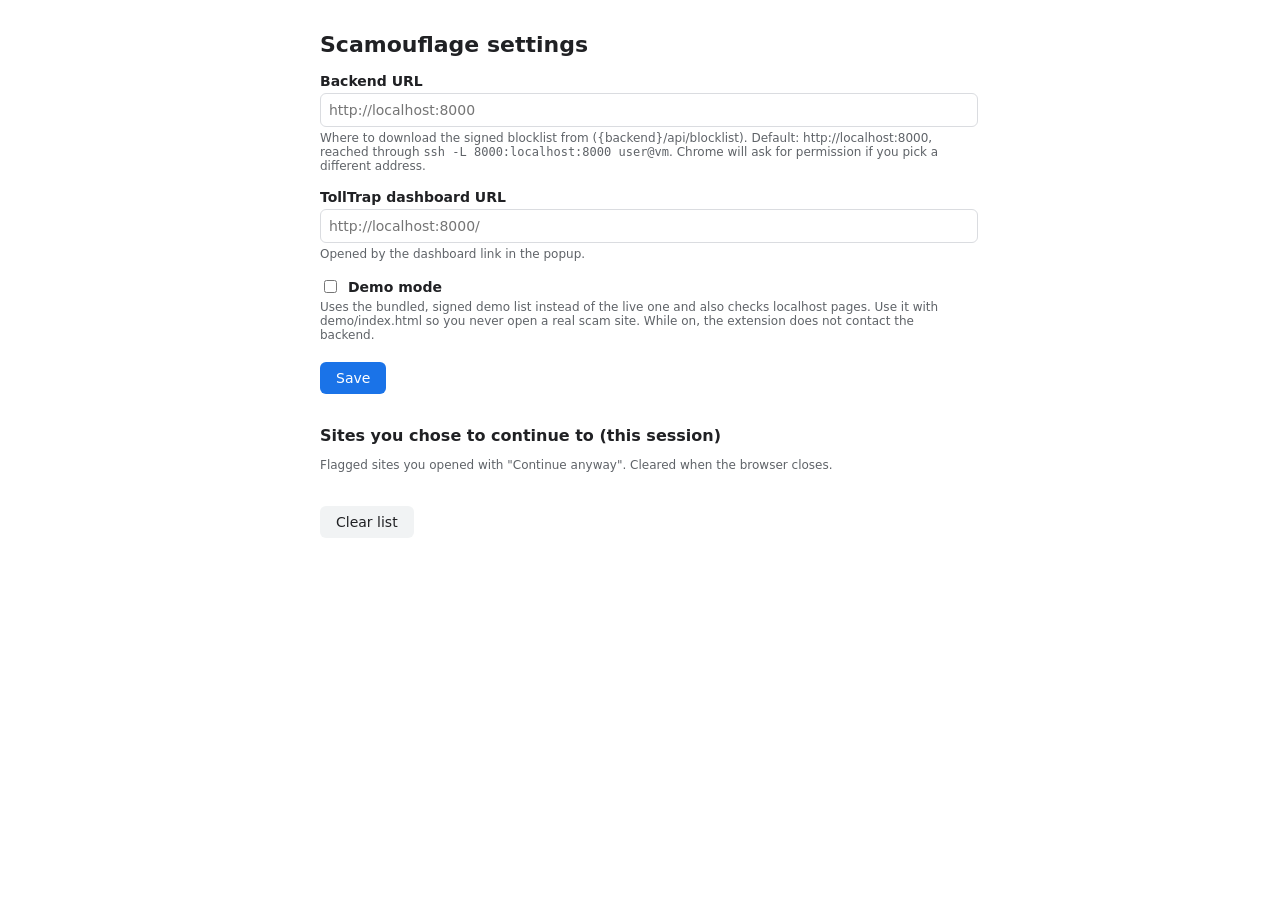
==== extension/options.html @ 418b9de7 "api added" ====
<!DOCTYPE html>
<html lang="en">
<head>
  <meta charset="utf-8">
  <title>Scamouflage settings</title>
  <style>
    body { font-family: system-ui, -apple-system, "Segoe UI", Roboto, Arial, sans-serif;
           max-width: 640px; margin: 32px auto; padding: 0 16px; color: #202124; font-size: 14px; }
    h1 { font-size: 22px; }
    h2 { font-size: 16px; margin-top: 32px; }
    label { display: block; font-weight: 600; margin: 16px 0 4px; }
    input[type=url] { width: 100%; padding: 8px; font: inherit; border: 1px solid #dadce0; border-radius: 6px; }
    .hint { color: #5f6368; font-size: 12px; margin: 4px 0 0; }
    .toggle { display: flex; align-items: center; gap: 8px; font-weight: 600; margin-top: 16px; }
    button { font: inherit; background: #1a73e8; color: #fff; border: none; border-radius: 6px;
             padding: 8px 16px; cursor: pointer; margin-top: 20px; }
    button.secondary { background: #f1f3f4; color: #202124; }
    #status { margin-left: 12px; }
    .ok { color: #188038; }
    .err { color: #d93025; }
    #allowed { padding-left: 20px; font-family: ui-monospace, SFMono-Regular, Menlo, Consolas, monospace; }
  </style>
</head>
<body>
  <h1>Scamouflage settings</h1>

  <form id="form">
    <label for="backend-url">Backend URL</label>
    <input id="backend-url" type="url" required placeholder="http://localhost:8000">
    <p class="hint">
      Where to download the signed blocklist from ({backend}/api/blocklist).
      Default: http://localhost:8000, reached through
      <code>ssh -L 8000:localhost:8000 user@vm</code>.
      Chrome will ask for permission if you pick a different address.
    </p>

    <label for="dashboard-url">TollTrap dashboard URL</label>
    <input id="dashboard-url" type="url" required placeholder="http://localhost:8000/">
    <p class="hint">Opened by the dashboard link in the popup.</p>

    <label class="toggle">
      <input id="demo-mode" type="checkbox"> Demo mode
    </label>
    <p class="hint">
      Uses the bundled, signed demo list instead of the live one and also checks
      localhost pages. Use it with demo/index.html so you never open a real scam site.
      While on, the extension does not contact the backend.
    </p>

    <button type="submit">Save</button><span id="status" role="status"></span>
  </form>

  <h2>Sites you chose to continue to (this session)</h2>
  <p class="hint">Flagged sites you opened with "Continue anyway". Cleared when the browser closes.</p>
  <ul id="allowed"></ul>
  <button id="clear-allowed" class="secondary" type="button">Clear list</button>

  <script src="config.js"></script>
  <script src="options.js"></script>
</body>
</html>
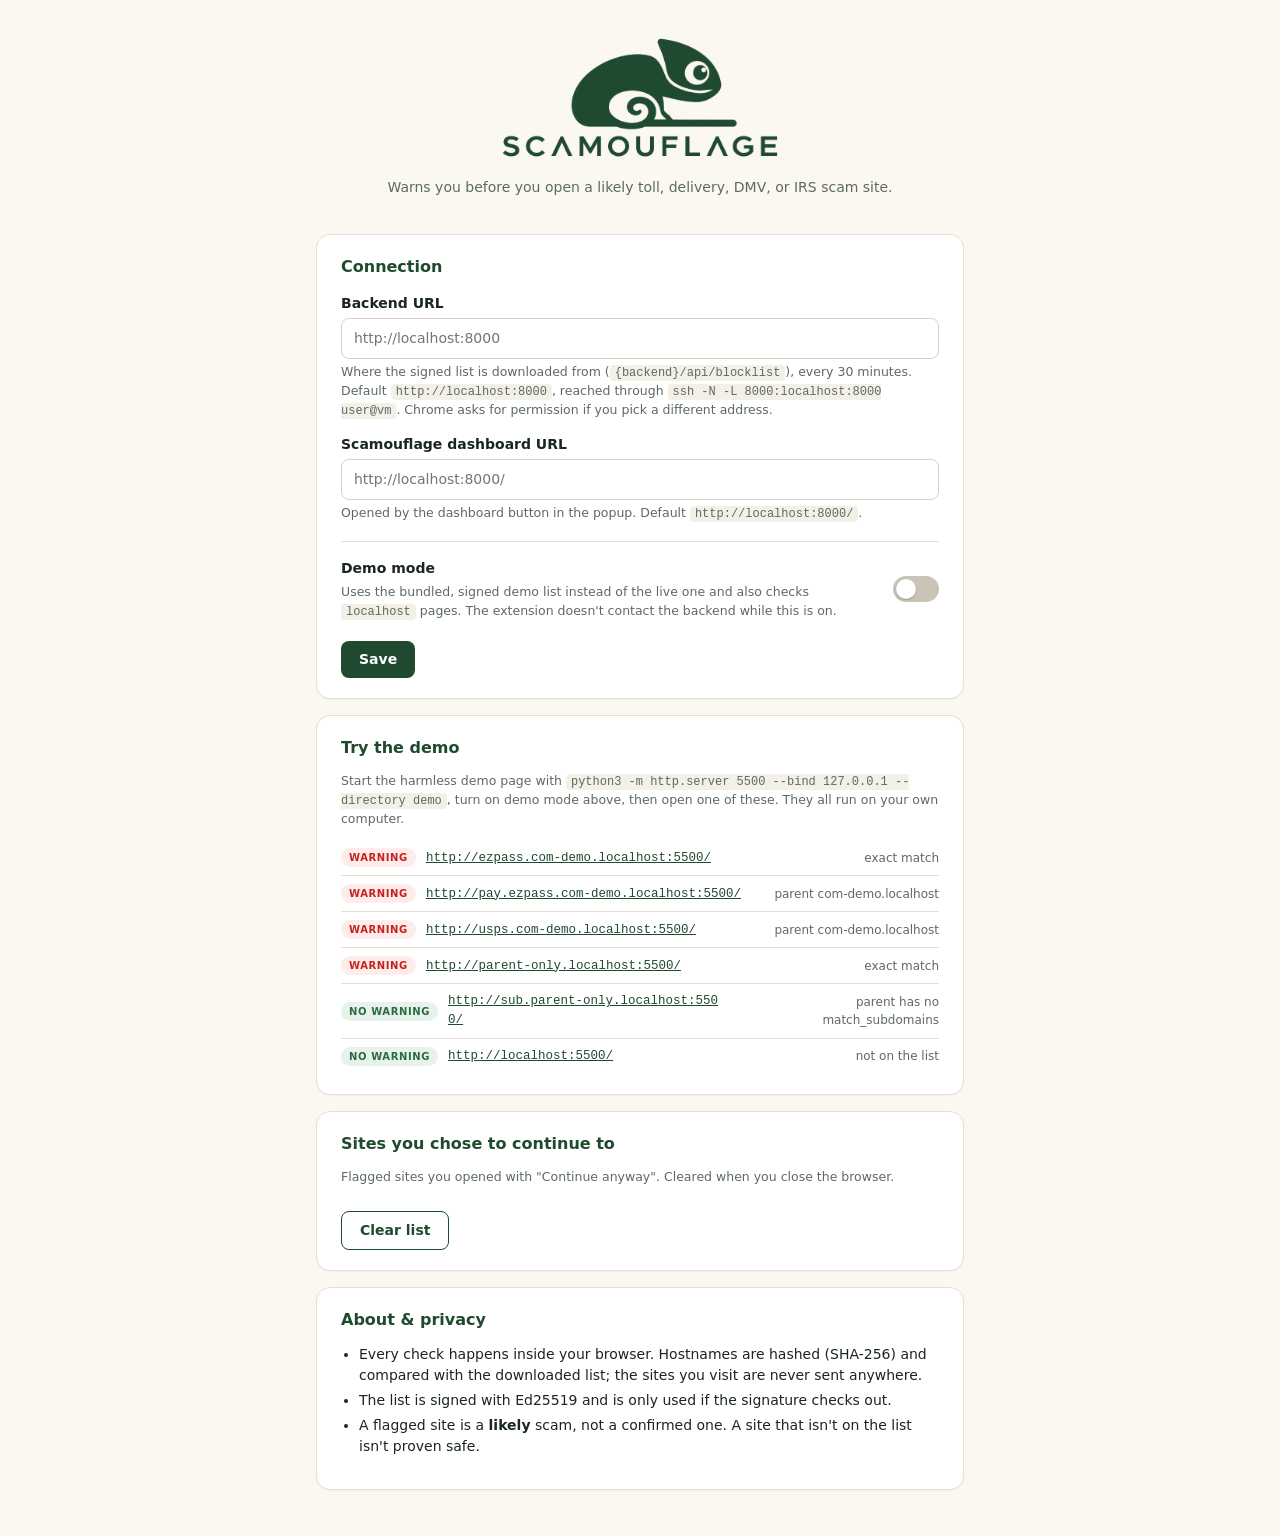
==== commit 40274f56: "checkpoint before checking out cursor/extension-fixes" ====
--- a/extension/options.html
+++ b/extension/options.html
@@ -2,58 +2,83 @@
 <html lang="en">
 <head>
   <meta charset="utf-8">
+  <meta name="viewport" content="width=device-width, initial-scale=1">
   <title>Scamouflage settings</title>
-  <style>
-    body { font-family: system-ui, -apple-system, "Segoe UI", Roboto, Arial, sans-serif;
-           max-width: 640px; margin: 32px auto; padding: 0 16px; color: #202124; font-size: 14px; }
-    h1 { font-size: 22px; }
-    h2 { font-size: 16px; margin-top: 32px; }
-    label { display: block; font-weight: 600; margin: 16px 0 4px; }
-    input[type=url] { width: 100%; padding: 8px; font: inherit; border: 1px solid #dadce0; border-radius: 6px; }
-    .hint { color: #5f6368; font-size: 12px; margin: 4px 0 0; }
-    .toggle { display: flex; align-items: center; gap: 8px; font-weight: 600; margin-top: 16px; }
-    button { font: inherit; background: #1a73e8; color: #fff; border: none; border-radius: 6px;
-             padding: 8px 16px; cursor: pointer; margin-top: 20px; }
-    button.secondary { background: #f1f3f4; color: #202124; }
-    #status { margin-left: 12px; }
-    .ok { color: #188038; }
-    .err { color: #d93025; }
-    #allowed { padding-left: 20px; font-family: ui-monospace, SFMono-Regular, Menlo, Consolas, monospace; }
-  </style>
+  <link rel="stylesheet" href="options.css">
 </head>
 <body>
-  <h1>Scamouflage settings</h1>
+  <header class="hero">
+    <img class="hero-logo" src="icons/logo.png" alt="Scamouflage">
+    <p class="hero-tag">Warns you before you open a likely toll, delivery, DMV, or IRS scam site.</p>
+  </header>
 
-  <form id="form">
-    <label for="backend-url">Backend URL</label>
-    <input id="backend-url" type="url" required placeholder="http://localhost:8000">
-    <p class="hint">
-      Where to download the signed blocklist from ({backend}/api/blocklist).
-      Default: http://localhost:8000, reached through
-      <code>ssh -L 8000:localhost:8000 user@vm</code>.
-      Chrome will ask for permission if you pick a different address.
-    </p>
+  <main>
+    <form id="form" class="card">
+      <h2>Connection</h2>
 
-    <label for="dashboard-url">TollTrap dashboard URL</label>
-    <input id="dashboard-url" type="url" required placeholder="http://localhost:8000/">
-    <p class="hint">Opened by the dashboard link in the popup.</p>
+      <label for="backend-url">Backend URL</label>
+      <input id="backend-url" type="url" required placeholder="http://localhost:8000">
+      <p class="hint">
+        Where the signed list is downloaded from (<code>{backend}/api/blocklist</code>), every
+        30 minutes. Default <code>http://localhost:8000</code>, reached through
+        <code>ssh -N -L 8000:localhost:8000 user@vm</code>. Chrome asks for permission if you
+        pick a different address.
+      </p>
 
-    <label class="toggle">
-      <input id="demo-mode" type="checkbox"> Demo mode
-    </label>
-    <p class="hint">
-      Uses the bundled, signed demo list instead of the live one and also checks
-      localhost pages. Use it with demo/index.html so you never open a real scam site.
-      While on, the extension does not contact the backend.
-    </p>
+      <label for="dashboard-url">Scamouflage dashboard URL</label>
+      <input id="dashboard-url" type="url" required placeholder="http://localhost:8000/">
+      <p class="hint">Opened by the dashboard button in the popup. Default <code>http://localhost:8000/</code>.</p>
 
-    <button type="submit">Save</button><span id="status" role="status"></span>
-  </form>
+      <div class="toggle-row">
+        <div>
+          <div class="toggle-title">Demo mode</div>
+          <p class="hint">
+            Uses the bundled, signed demo list instead of the live one and also checks
+            <code>localhost</code> pages. The extension doesn't contact the backend while this is on.
+          </p>
+        </div>
+        <label class="switch">
+          <input id="demo-mode" type="checkbox">
+          <span class="slider" aria-hidden="true"></span>
+          <span class="sr-only">Demo mode</span>
+        </label>
+      </div>
 
-  <h2>Sites you chose to continue to (this session)</h2>
-  <p class="hint">Flagged sites you opened with "Continue anyway". Cleared when the browser closes.</p>
-  <ul id="allowed"></ul>
-  <button id="clear-allowed" class="secondary" type="button">Clear list</button>
+      <div class="save-row">
+        <button type="submit" class="btn btn-primary">Save</button>
+        <span id="status" role="status"></span>
+      </div>
+    </form>
+
+    <section class="card">
+      <h2>Try the demo</h2>
+      <p class="hint">
+        Start the harmless demo page with
+        <code>python3 -m http.server 5500 --bind 127.0.0.1 --directory demo</code>,
+        turn on demo mode above, then open one of these. They all run on your own computer.
+      </p>
+      <ul class="demo-list" id="demo-list"></ul>
+    </section>
+
+    <section class="card">
+      <h2>Sites you chose to continue to</h2>
+      <p class="hint">Flagged sites you opened with "Continue anyway". Cleared when you close the browser.</p>
+      <ul id="allowed" class="allowed"></ul>
+      <button id="clear-allowed" class="btn btn-secondary" type="button">Clear list</button>
+    </section>
+
+    <section class="card about">
+      <h2>About &amp; privacy</h2>
+      <ul>
+        <li>Every check happens inside your browser. Hostnames are hashed (SHA-256) and compared
+          with the downloaded list; the sites you visit are never sent anywhere.</li>
+        <li>The list is signed with Ed25519 and is only used if the signature checks out.</li>
+        <li>A flagged site is a <strong>likely</strong> scam, not a confirmed one. A site that isn't on
+          the list isn't proven safe.</li>
+      </ul>
+      <p class="meta" id="about-meta"></p>
+    </section>
+  </main>
 
   <script src="config.js"></script>
   <script src="options.js"></script>
--- a/extension/options.css
+++ b/extension/options.css
@@ -0,0 +1,145 @@
+/* options.css: the settings page. Same palette as the popup. */
+:root {
+  --brand: #1f4a2f;
+  --brand-2: #2c6a43;
+  --cream: #fbf8f1;
+  --ink: #1b261f;
+  --muted: #5d6a62;
+  --line: #e4dfd1;
+  --red: #c5221f;
+}
+
+* { box-sizing: border-box; }
+
+body {
+  margin: 0;
+  background: var(--cream);
+  color: var(--ink);
+  font: 14px/1.5 system-ui, -apple-system, "Segoe UI", Roboto, Arial, sans-serif;
+}
+
+.hero {
+  text-align: center;
+  padding: 36px 16px 20px;
+}
+.hero-logo { width: 280px; max-width: 80%; height: auto; }
+.hero-tag { margin: 12px 0 0; color: var(--muted); }
+
+main {
+  max-width: 680px;
+  margin: 0 auto;
+  padding: 0 16px 48px;
+}
+
+.card {
+  background: #fff;
+  border: 1px solid var(--line);
+  border-radius: 14px;
+  padding: 20px 24px;
+  margin-top: 16px;
+  box-shadow: 0 1px 2px rgba(27, 38, 31, 0.04);
+}
+.card h2 { margin: 0 0 12px; font-size: 16px; color: var(--brand); }
+
+label { display: block; font-weight: 600; margin: 14px 0 4px; }
+input[type=url] {
+  width: 100%;
+  padding: 9px 12px;
+  font: inherit;
+  border: 1px solid #d5d0c2;
+  border-radius: 8px;
+  background: #fff;
+}
+input[type=url]:focus { outline: 2px solid var(--brand-2); outline-offset: 0; border-color: transparent; }
+
+.hint { color: var(--muted); font-size: 12.5px; margin: 4px 0 0; }
+code {
+  font-family: ui-monospace, SFMono-Regular, Menlo, Consolas, monospace;
+  font-size: 12px;
+  background: #f3f0e7;
+  padding: 1px 5px;
+  border-radius: 4px;
+}
+
+/* Demo mode switch */
+.toggle-row {
+  display: flex;
+  align-items: center;
+  gap: 16px;
+  margin-top: 18px;
+  padding-top: 16px;
+  border-top: 1px solid var(--line);
+}
+.toggle-row > div { flex: 1; }
+.toggle-title { font-weight: 600; }
+.switch { position: relative; display: inline-block; width: 46px; height: 26px; margin: 0; flex: none; }
+.switch input { position: absolute; opacity: 0; width: 100%; height: 100%; margin: 0; cursor: pointer; z-index: 1; }
+.slider {
+  position: absolute; inset: 0;
+  border-radius: 999px;
+  background: #c9c4b6;
+  transition: background 0.15s;
+}
+.slider::before {
+  content: "";
+  position: absolute; left: 3px; top: 3px;
+  width: 20px; height: 20px;
+  border-radius: 50%;
+  background: #fff;
+  box-shadow: 0 1px 2px rgba(0, 0, 0, 0.25);
+  transition: transform 0.15s;
+}
+.switch input:checked + .slider { background: var(--brand-2); }
+.switch input:checked + .slider::before { transform: translateX(20px); }
+.switch input:focus-visible + .slider { outline: 2px solid #f9ab00; outline-offset: 2px; }
+.sr-only { position: absolute; width: 1px; height: 1px; overflow: hidden; clip: rect(0 0 0 0); }
+
+.save-row { display: flex; align-items: center; gap: 12px; margin-top: 20px; }
+#status { font-size: 13px; }
+.ok { color: var(--brand-2); }
+.err { color: var(--red); }
+
+.btn {
+  font: inherit; font-weight: 700;
+  border-radius: 8px;
+  padding: 8px 18px;
+  cursor: pointer;
+}
+.btn-primary { background: var(--brand); color: #fff; border: none; }
+.btn-primary:hover { background: var(--brand-2); }
+.btn-secondary { background: #fff; color: var(--brand); border: 1px solid var(--brand); margin-top: 12px; }
+.btn-secondary:hover { background: #f1f5f2; }
+
+/* Demo links */
+.demo-list { list-style: none; margin: 12px 0 0; padding: 0; }
+.demo-list li {
+  display: flex; align-items: center; gap: 10px;
+  padding: 8px 0;
+  border-top: 1px solid var(--line);
+}
+.demo-list li:first-child { border-top: none; }
+.demo-list a {
+  font-family: ui-monospace, SFMono-Regular, Menlo, Consolas, monospace;
+  font-size: 12.5px;
+  color: var(--brand);
+  word-break: break-all;
+}
+.tag {
+  flex: none;
+  font-size: 10px; font-weight: 700; letter-spacing: 0.6px; text-transform: uppercase;
+  padding: 2px 8px; border-radius: 999px;
+}
+.tag-warn { background: #fdecea; color: var(--red); }
+.tag-ok { background: #e7f2ea; color: var(--brand-2); }
+.demo-why { color: var(--muted); font-size: 12px; margin-left: auto; text-align: right; }
+
+.allowed {
+  margin: 12px 0 0;
+  padding-left: 20px;
+  font-family: ui-monospace, SFMono-Regular, Menlo, Consolas, monospace;
+  font-size: 12.5px;
+}
+
+.about ul { margin: 0; padding-left: 18px; color: var(--ink); }
+.about li { margin: 4px 0; }
+.meta { margin: 12px 0 0; font-size: 12px; color: var(--muted); }
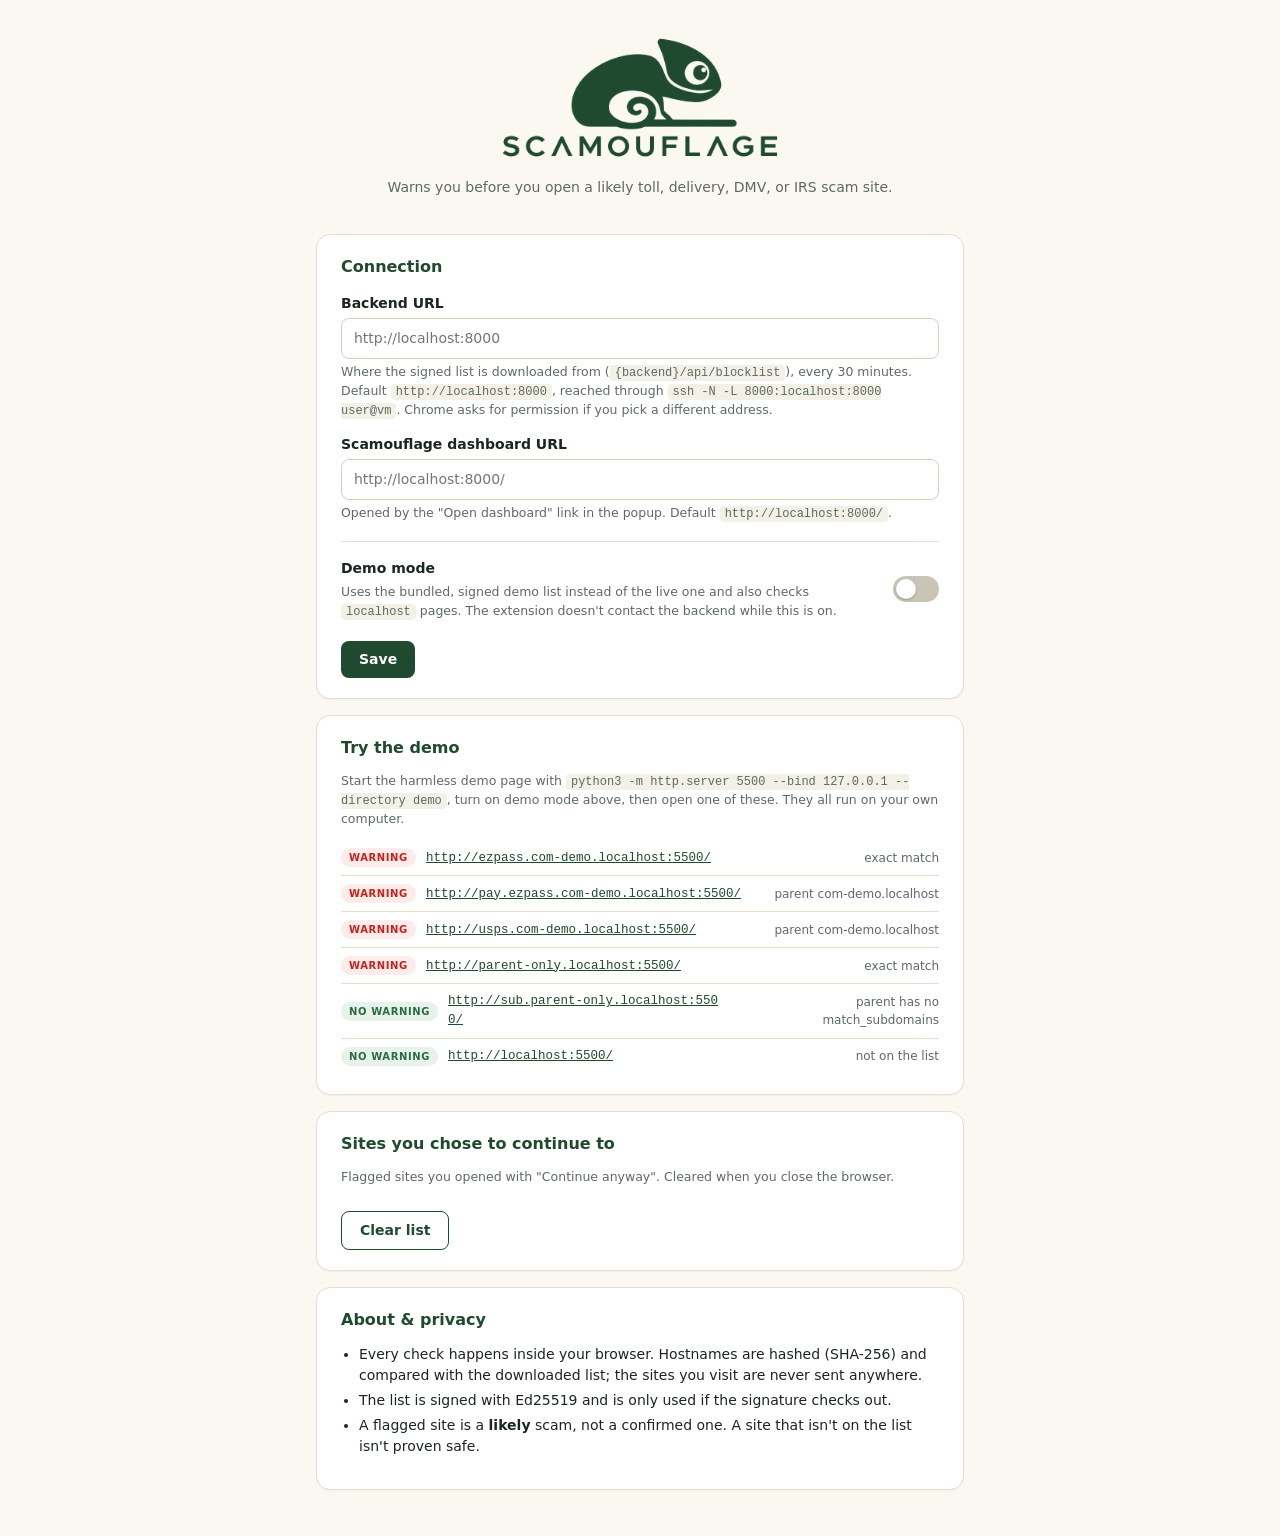
==== commit 6dee5466: "Extension: scam alert popup on flagged sites; drop model tile and dashboard button Co-authored-by: C" ====
--- a/extension/options.html
+++ b/extension/options.html
@@ -27,7 +27,7 @@
 
       <label for="dashboard-url">Scamouflage dashboard URL</label>
       <input id="dashboard-url" type="url" required placeholder="http://localhost:8000/">
-      <p class="hint">Opened by the dashboard button in the popup. Default <code>http://localhost:8000/</code>.</p>
+      <p class="hint">Opened by the "Open dashboard" link in the popup. Default <code>http://localhost:8000/</code>.</p>
 
       <div class="toggle-row">
         <div>
--- a/extension/options.css
+++ b/extension/options.css
@@ -10,6 +10,9 @@
 }
 
 * { box-sizing: border-box; }
+
+/* The hidden attribute must win over display rules like flex or grid. */
+[hidden] { display: none !important; }
 
 body {
   margin: 0;
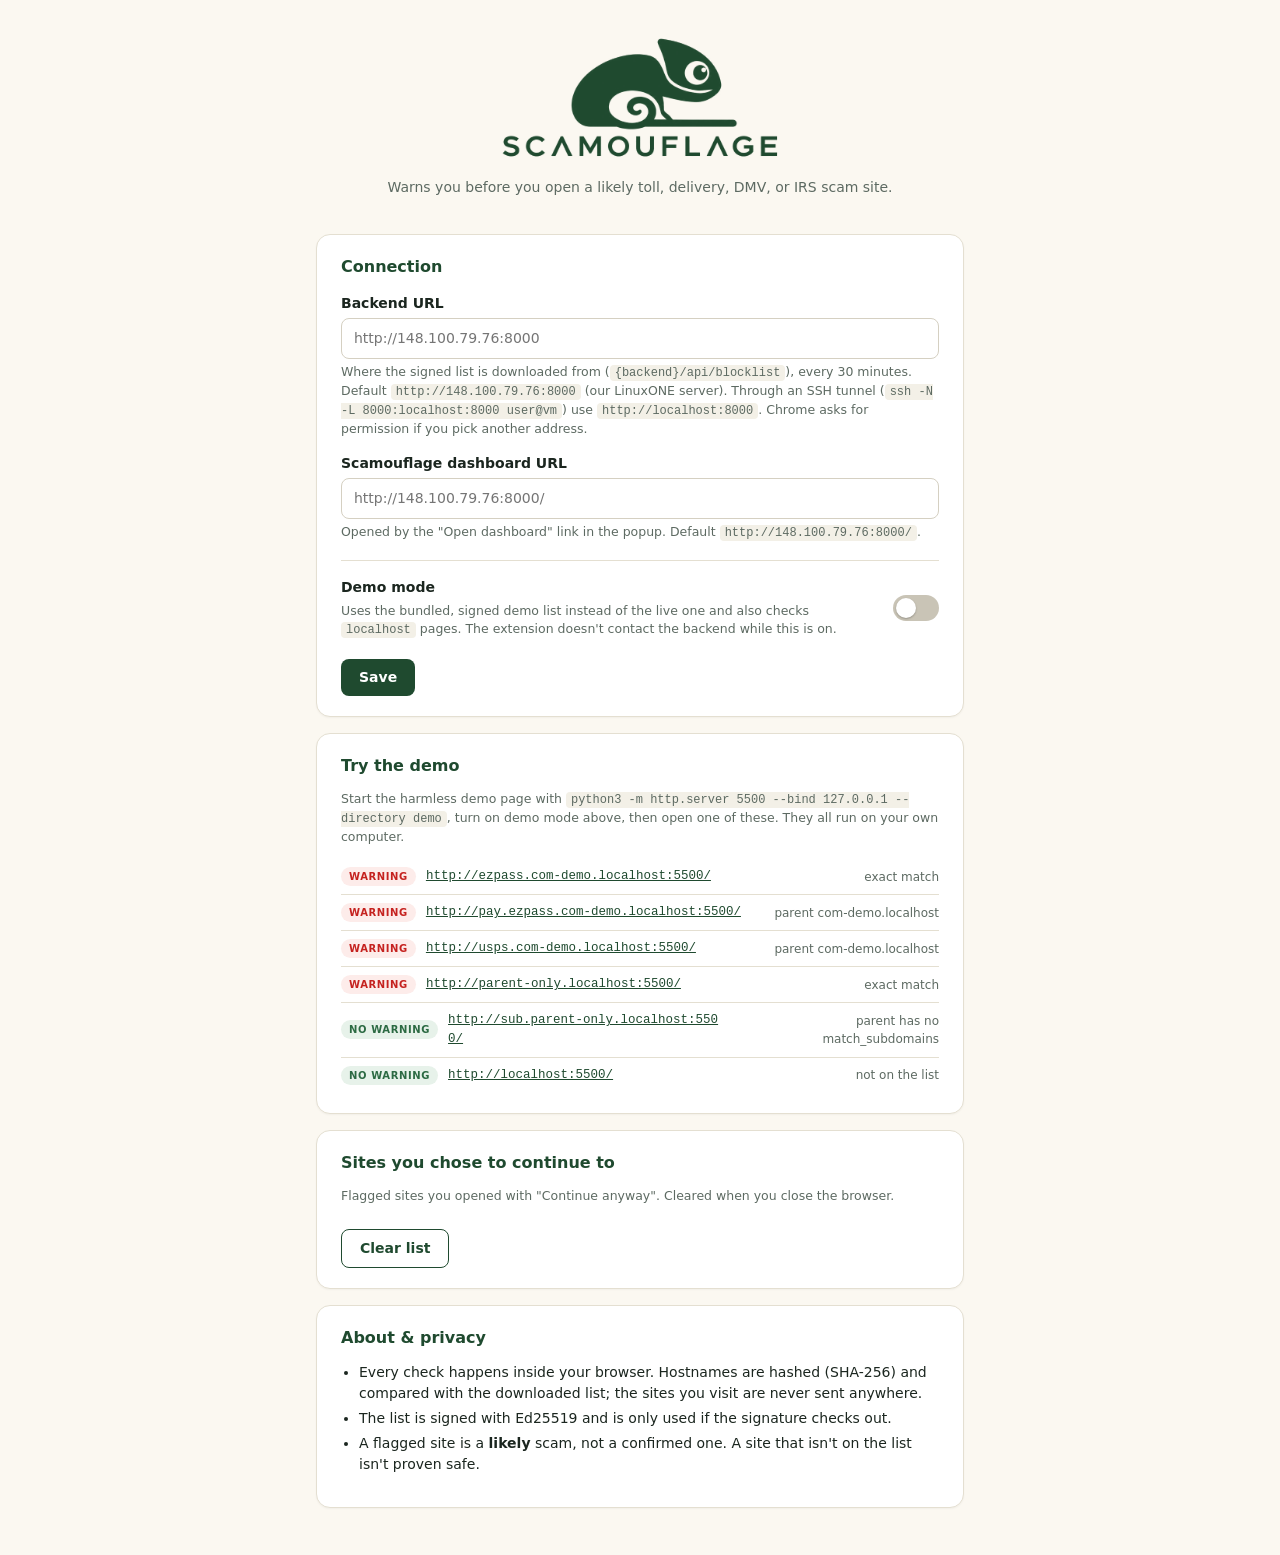
==== commit e964f288: "Extension: default backend is the public VM address (http://148.100.79.76:8000), tunnel still works " ====
--- a/extension/options.html
+++ b/extension/options.html
@@ -17,17 +17,17 @@
       <h2>Connection</h2>
 
       <label for="backend-url">Backend URL</label>
-      <input id="backend-url" type="url" required placeholder="http://localhost:8000">
+      <input id="backend-url" type="url" required placeholder="http://148.100.79.76:8000">
       <p class="hint">
         Where the signed list is downloaded from (<code>{backend}/api/blocklist</code>), every
-        30 minutes. Default <code>http://localhost:8000</code>, reached through
-        <code>ssh -N -L 8000:localhost:8000 user@vm</code>. Chrome asks for permission if you
-        pick a different address.
+        30 minutes. Default <code>http://148.100.79.76:8000</code> (our LinuxONE server). Through an
+        SSH tunnel (<code>ssh -N -L 8000:localhost:8000 user@vm</code>) use
+        <code>http://localhost:8000</code>. Chrome asks for permission if you pick another address.
       </p>
 
       <label for="dashboard-url">Scamouflage dashboard URL</label>
-      <input id="dashboard-url" type="url" required placeholder="http://localhost:8000/">
-      <p class="hint">Opened by the "Open dashboard" link in the popup. Default <code>http://localhost:8000/</code>.</p>
+      <input id="dashboard-url" type="url" required placeholder="http://148.100.79.76:8000/">
+      <p class="hint">Opened by the "Open dashboard" link in the popup. Default <code>http://148.100.79.76:8000/</code>.</p>
 
       <div class="toggle-row">
         <div>
